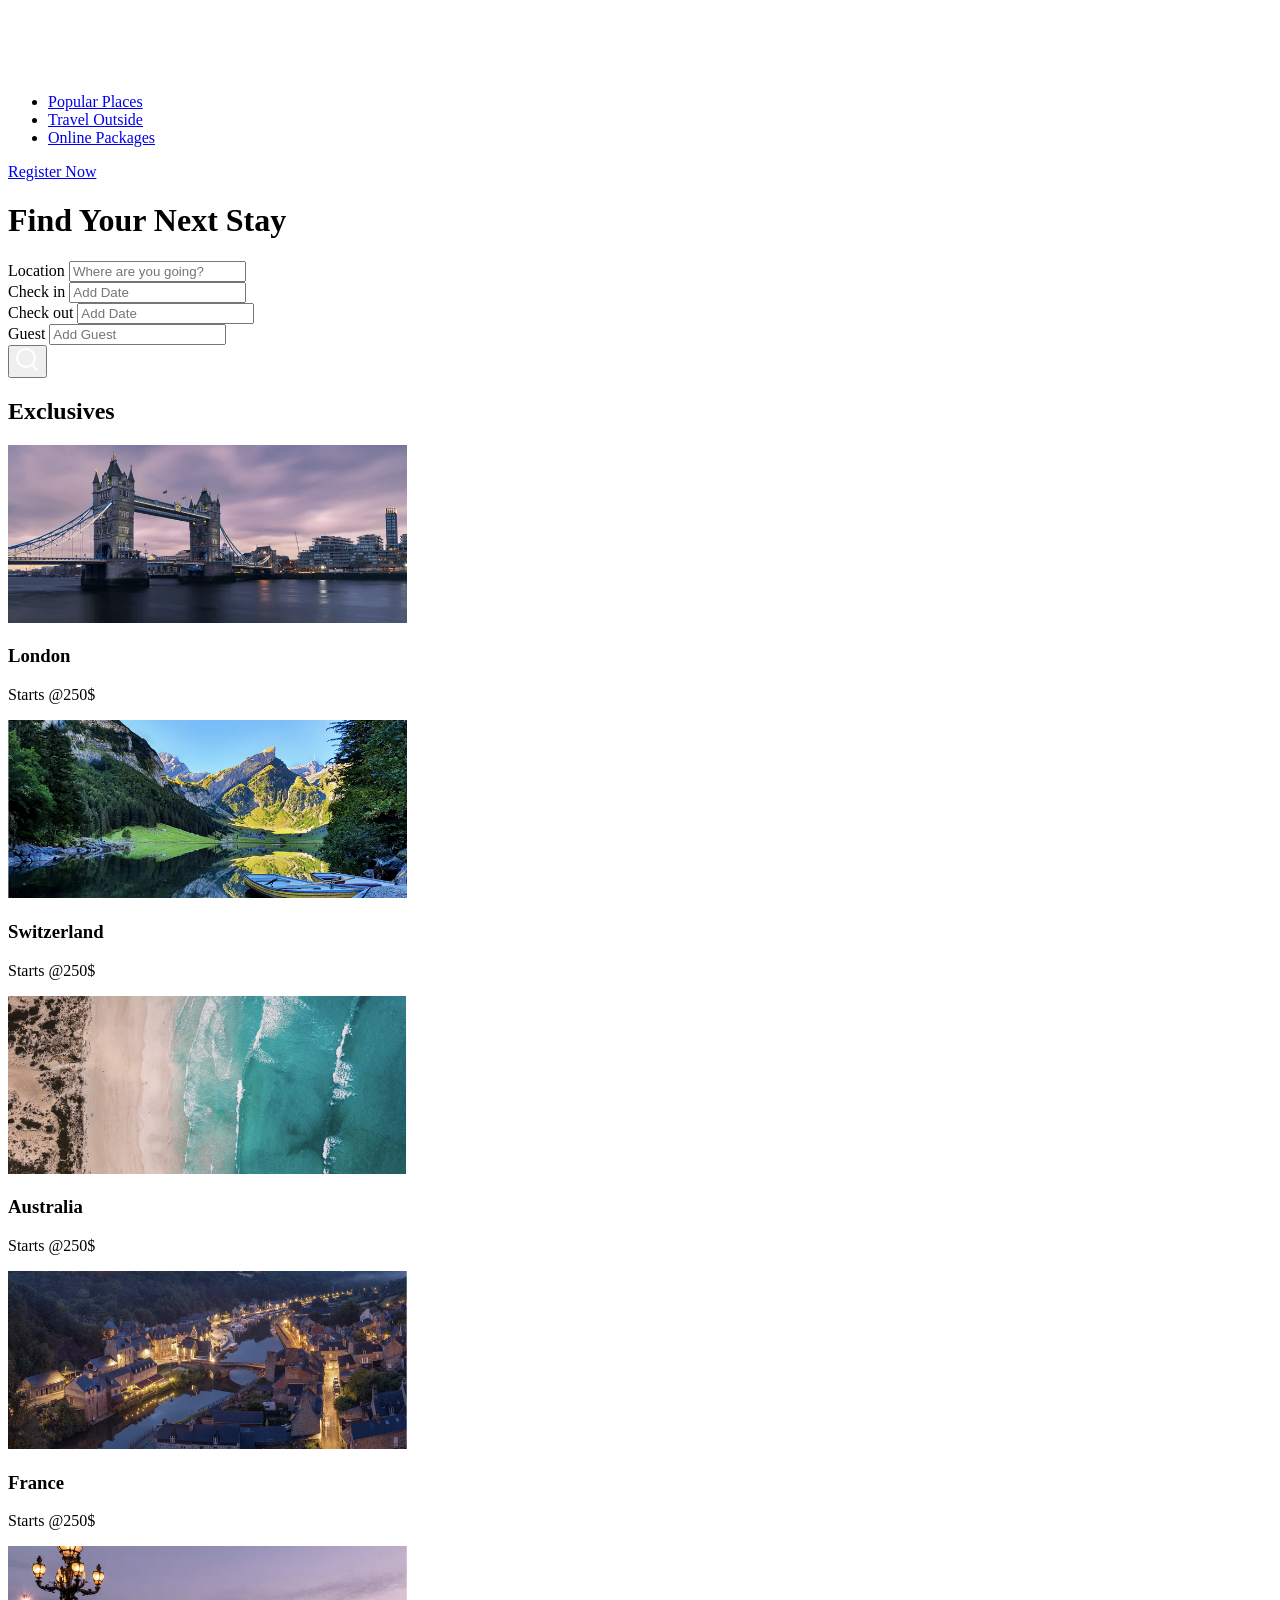
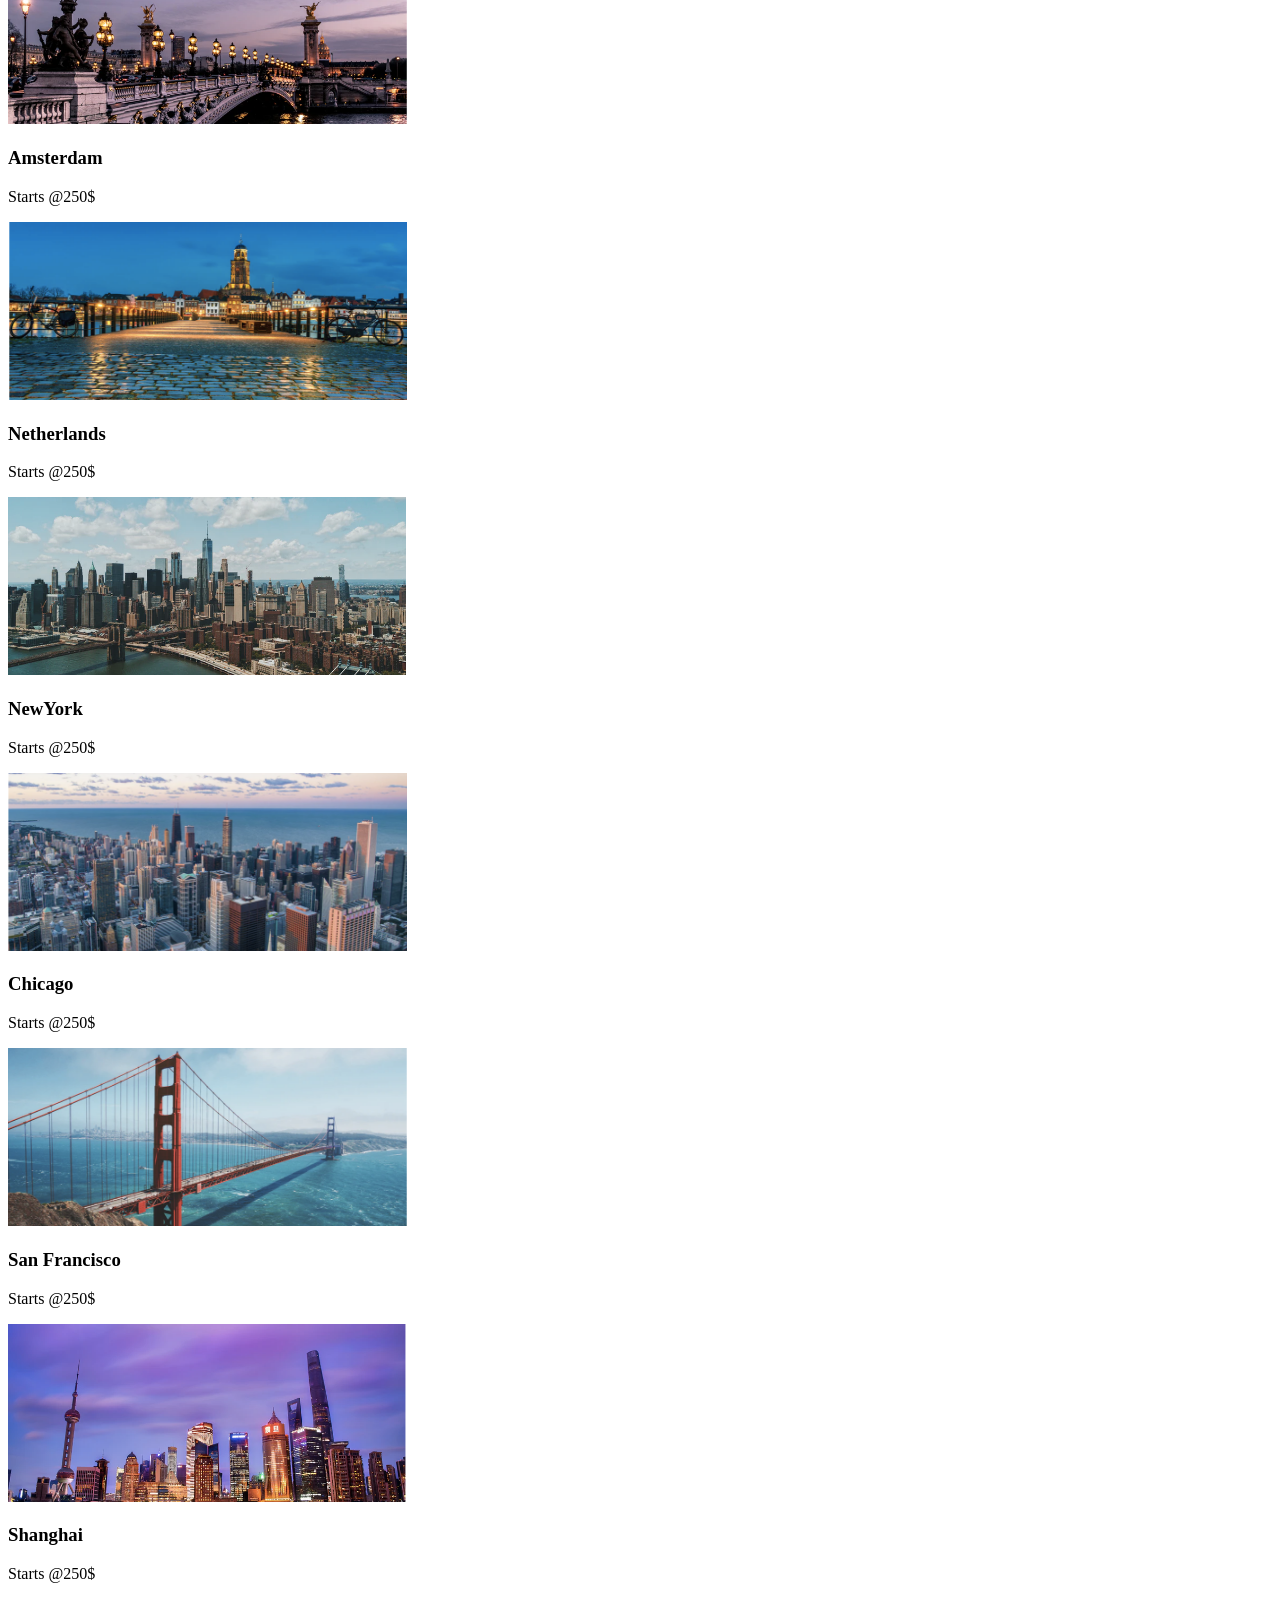
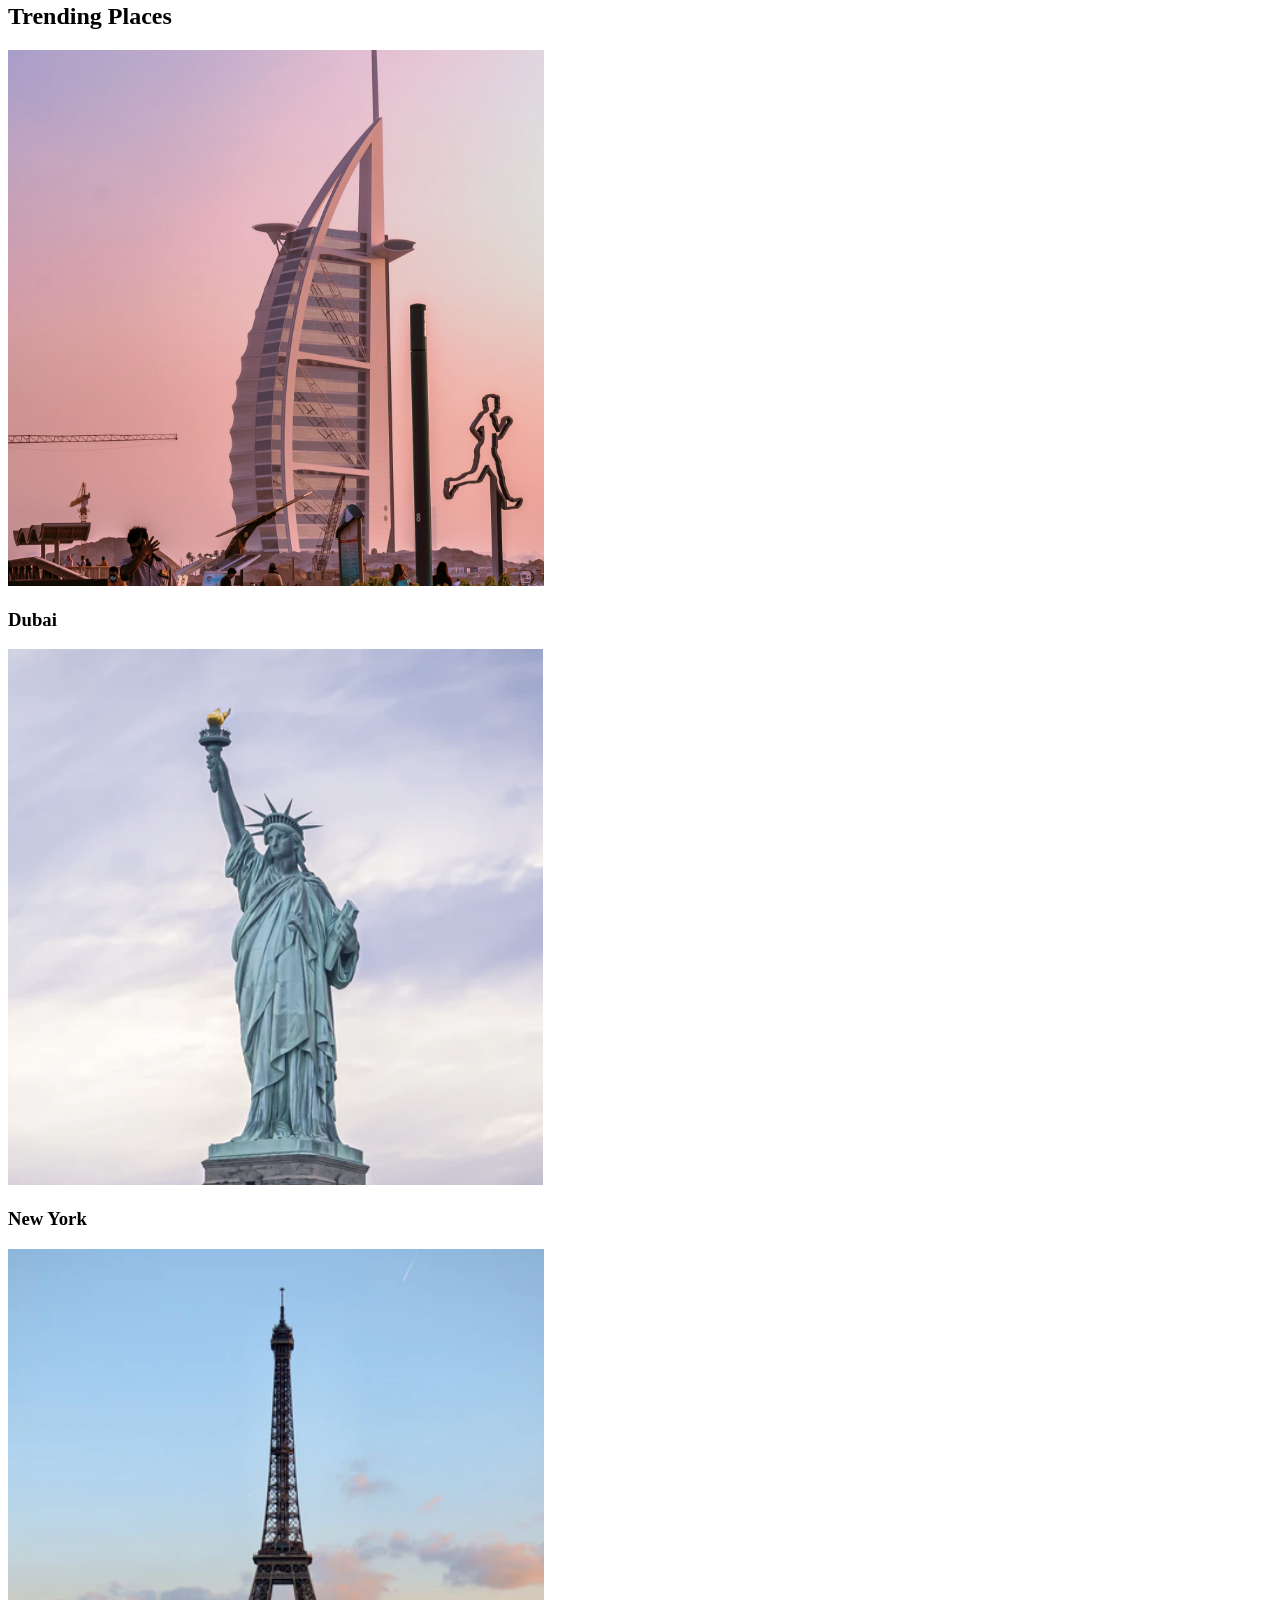
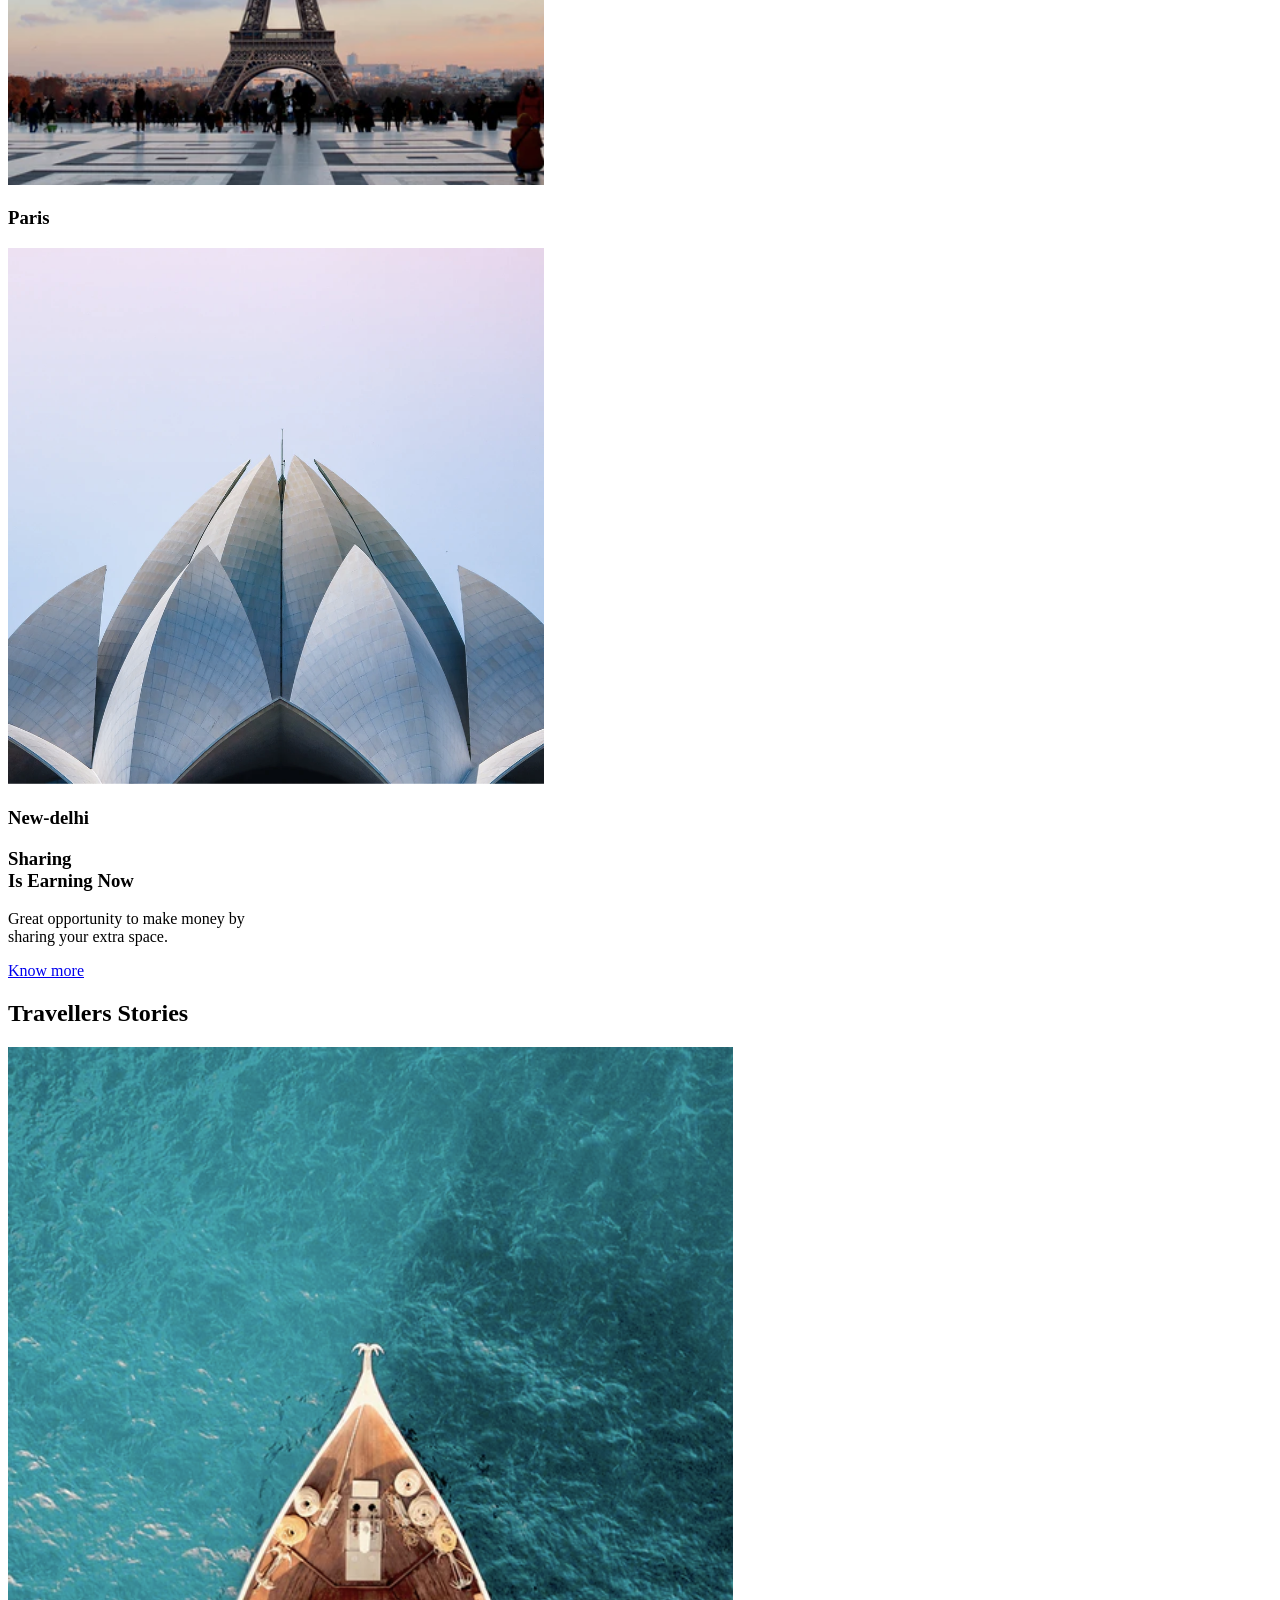
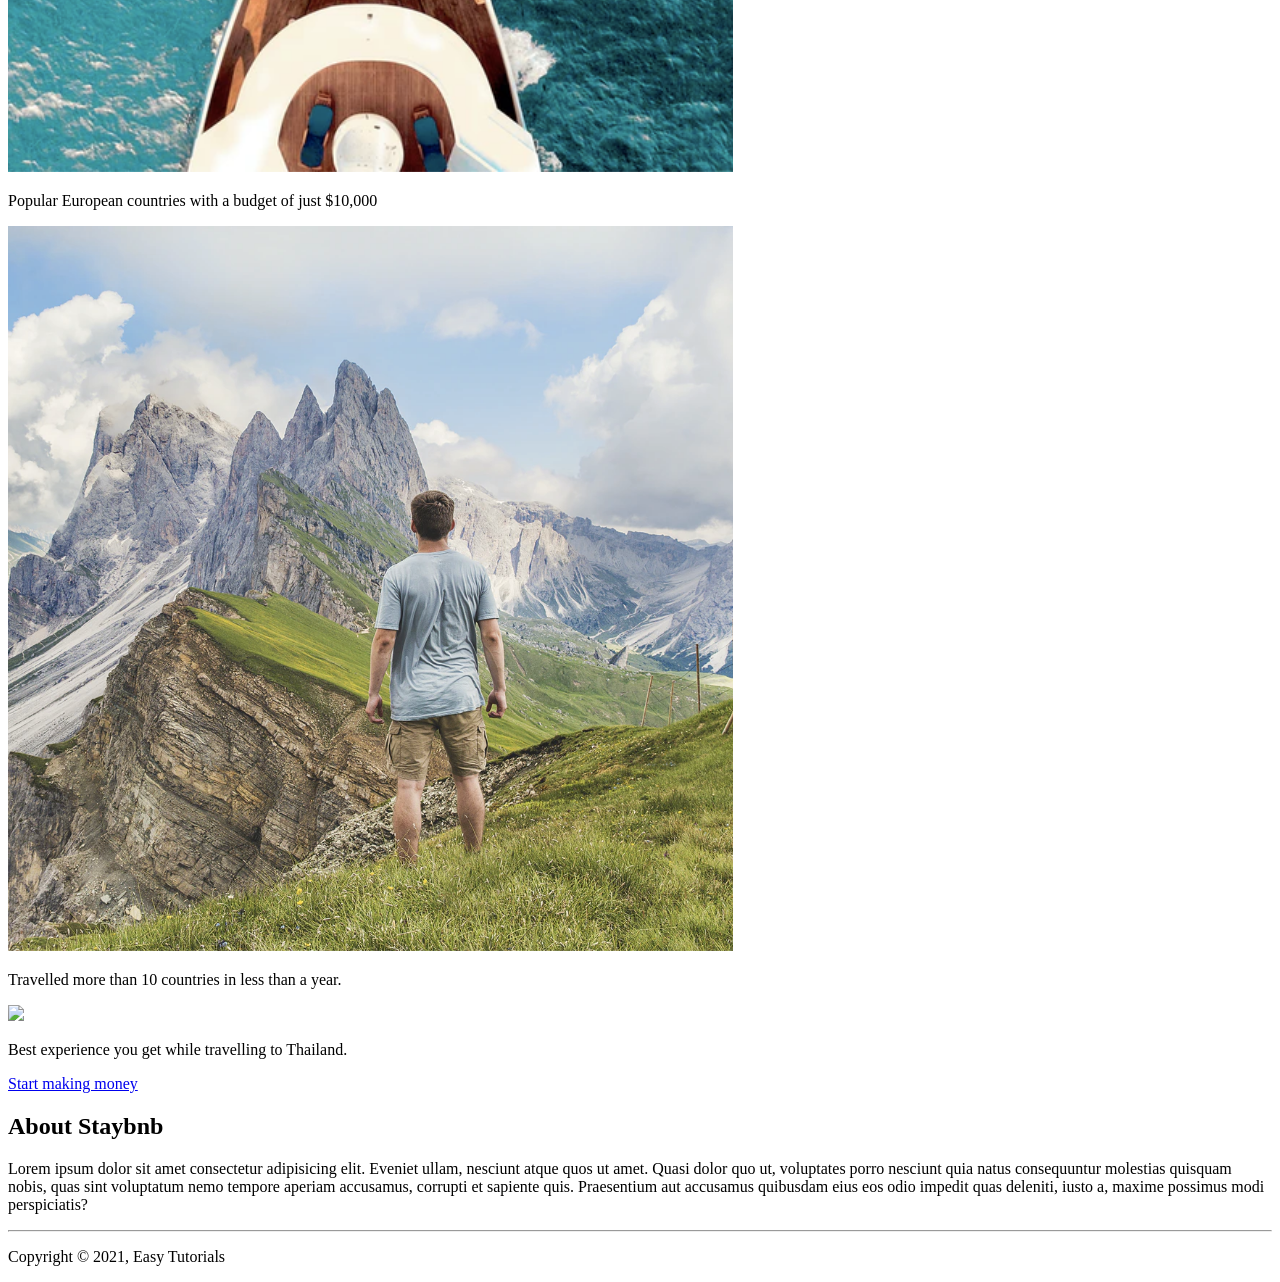
==== index.html @ 0e98af4d "the home page of the website" ====
<!DOCTYPE html>
<html lang="en">
<head>
    <meta charset="UTF-8">
    <meta name="viewport" content="width=device-width, initial-scale=1.0">
    <title>Staybnb </title>
    <link rel="stylesheet" href="style.css">
    <script src="https://kit.fontawesome.com/9293e2495c.js" crossorigin="anonymous"></script>
</head>

<body>

    <div class="header">
        <nav id="navBar">
            <img src="images/logo.png" class="logo">
            <ul class="nav-links">
                <li><a href="#" class="active">Popular Places</a></li>
                <li><a href="#">Travel Outside</a></li>
                <li><a href="listing.html">Online Packages</a></li>
            </ul>
            <a href="#" class="register-btn">Register Now</a>
           <i class="fa-solid fa-bars" onclick="togglebtn()"></i>
        </nav>
        <div class="container">
            <h1>Find Your Next Stay</h1>
            <div class="search-bar">
                <form>
                    <div class="location-input">
                        <label>Location</label>
                        <input type="text" placeholder="Where are you going?">
                    </div>
                    <div>
                        <label>Check in</label>
                        <input type="text" placeholder="Add Date">
                    </div>
                    <div>
                        <label>Check out</label>
                        <input type="text" placeholder="Add Date">
                    </div>
                    <div>
                        <label>Guest</label>
                        <input type="text" placeholder="Add Guest">
                    </div>
                    <button type="submit"><img src="images/search.png" ></button>
                </form>
            </div>
         </div>     
    </div>

    <div class="container">
        <h2 class="sub-title">Exclusives</h2>
        <div class="exclusives">
            <div>
                <img src="images/image-1.png" >
                <span>
                    <h3>London</h3>
                    <p>Starts @250$</p>
                </span>
            </div>
            <div>
                <img src="images/image-2.png" >
                <span>
                    <h3>Switzerland</h3>
                    <p>Starts @250$</p>
                </span>
            </div>
            <div>
                <img src="images/image-3.png" >
                <span>
                    <h3>Australia</h3>
                    <p>Starts @250$</p>
                </span>
            </div>
            <div>
                <img src="images/image-4.png" >
                <span>
                    <h3>France</h3>
                    <p>Starts @250$</p>
                </span>
            </div>
            <div>
                <img src="images/image-5.png" >
                <span>
                    <h3>Amsterdam</h3>
                    <p>Starts @250$</p>
                </span>
            </div>
            <div>
                <img src="images/image-6.png" >
                <span>
                    <h3>Netherlands</h3>
                    <p>Starts @250$</p>
                </span>
            </div>
            <div>
                <img src="images/image-7.png" >
                <span>
                    <h3>NewYork</h3>
                    <p>Starts @250$</p>
                </span>
            </div>
            <div>
                <img src="images/image-8.png" >
                <span>
                    <h3>Chicago</h3>
                    <p>Starts @250$</p>
                </span>
            </div>
            <div>
                <img src="images/image-9.png" >
                <span>
                    <h3>San Francisco</h3>
                    <p>Starts @250$</p>
                </span>
            </div>
            <div>
                <img src="images/image-10.png" >
                <span>
                    <h3>Shanghai</h3>
                    <p>Starts @250$</p>
                </span>
            </div>
        </div>


        <h2 class="sub-title">Trending Places</h2>
        <div class="trending">
            <div>
                <img src="images/dubai.png" >
                <h3>Dubai</h3>
            </div>
            <div>
                <img src="images/new-york.png" >
                <h3>New York</h3>
            </div>
            <div>
                <img src="images/paris.png" >
                <h3>Paris</h3>
            </div>
            <div>
                <img src="images/new-delhi.png" >
                <h3>New-delhi</h3>
            </div>
        </div>


        <div class="cta">
            <h3>Sharing <br>Is Earning Now</h3>
            <p>Great opportunity to make money by <br> sharing your extra space.</p>
            <a href="#" class="cta-btn">Know more</a>
        </div>

        <h2 class="sub-title">Travellers Stories</h2>
        <div class="stories">
            <div>
                <img src="images/story-1.png" >
                <p>Popular European countries with a budget of just $10,000</p>
            </div>
            <div>
                <img src="images/story-2.png" >
                <p>Travelled more than 10 countries in less than a year.</p>
            </div>
            <div>
                <img src="images/story-3.png" >
                <p>Best experience you get while travelling to Thailand.</p>
            </div>
        </div>
        <a href="#" class="start-btn">Start making money</a>


        <div class="about-msg">
            <h2>About Staybnb</h2>
            <p>
                Lorem ipsum dolor sit amet consectetur adipisicing elit. Eveniet ullam, nesciunt atque quos ut amet. Quasi dolor quo ut, voluptates porro nesciunt quia natus consequuntur molestias quisquam nobis, quas sint voluptatum nemo tempore aperiam accusamus, corrupti et sapiente quis. Praesentium aut accusamus quibusdam eius eos odio impedit quas deleniti, iusto a, maxime possimus modi perspiciatis?
            </p>
        </div>


        <div class="footer">
            <a href="https://google.com/"><i class="fa-brands fa-google"></i></a>
            <a href="https://youtube.com/"><i class="fa-brands fa-youtube"></i></a>
            <a href="https://facebook.com/"><i class="fa-brands fa-square-facebook"></i></a>
            <a href="https://linkedin.com/"><i class="fa-brands fa-square-linkedin"></i></a>
            <a href="https://instagram.com/"><i class="fa-brands fa-square-instagram"></i></a>
            <hr>
            <p>Copyright &copy 2021, Easy Tutorials</p>

        </div>
        

    </div>

    <script>
        var navBar = document.getElementById("navBar");

        function togglebtn(){
            navBar.classList.toggle("hidemenu")
        }
    </script>
</body>
</html>
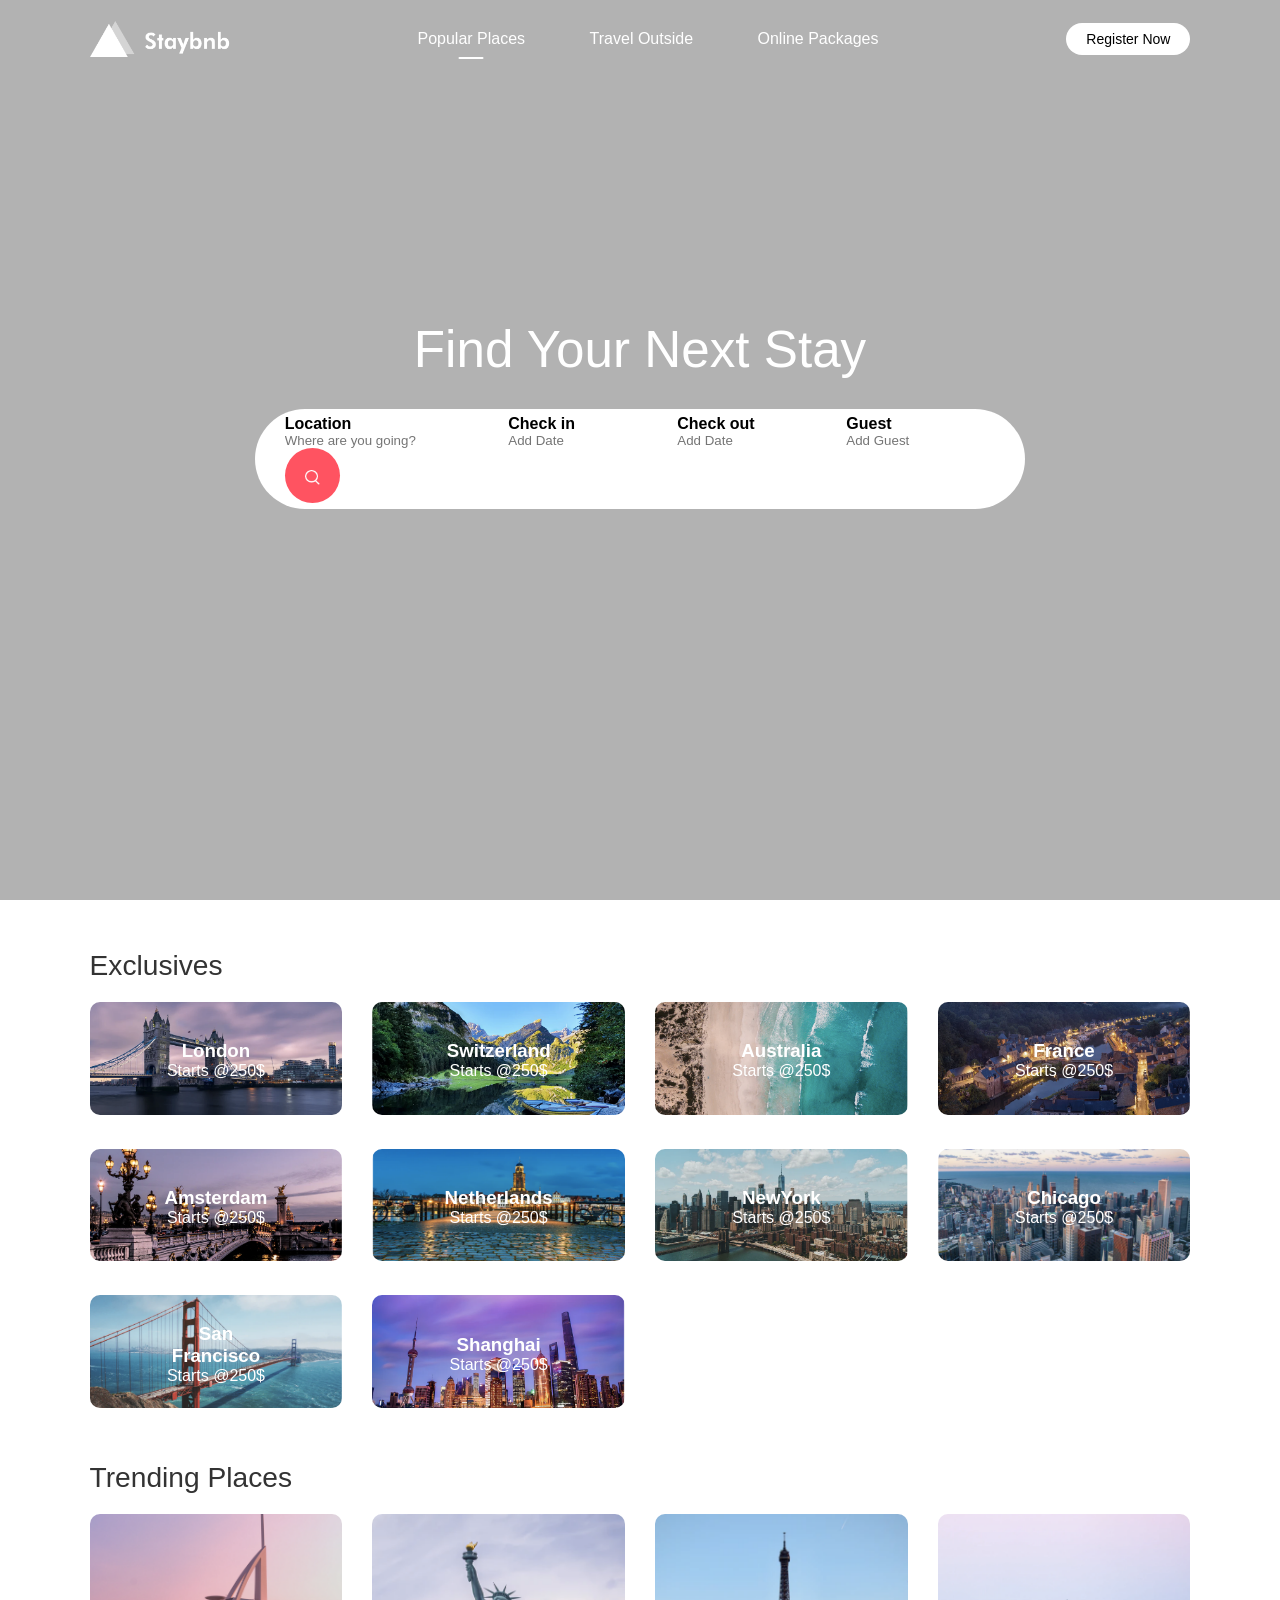
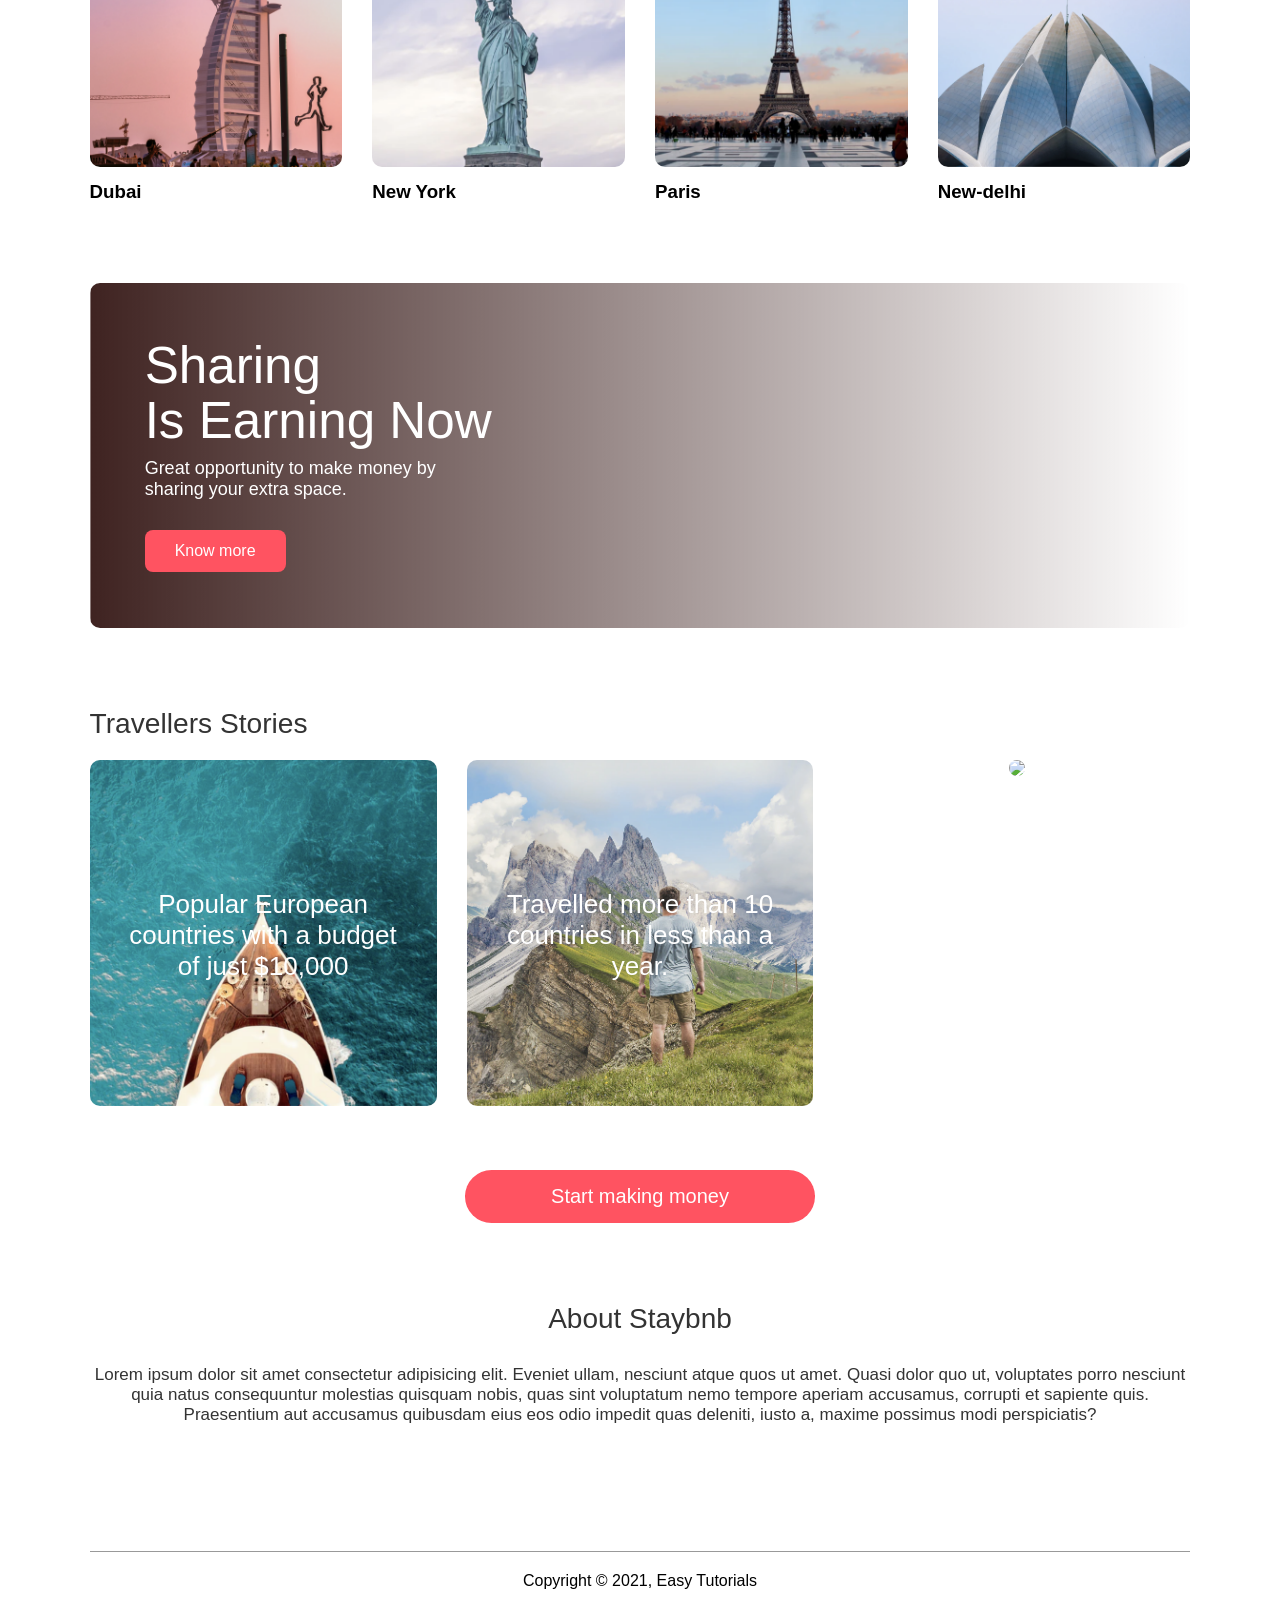
==== commit 37b5d5b2: "Update index.html" ====
--- a/index.html
+++ b/index.html
@@ -4,7 +4,7 @@
     <meta charset="UTF-8">
     <meta name="viewport" content="width=device-width, initial-scale=1.0">
     <title>Staybnb </title>
-    <link rel="stylesheet" href="style.css">
+    <link rel="stylesheet" href="css/style.css">
     <script src="https://kit.fontawesome.com/9293e2495c.js" crossorigin="anonymous"></script>
 </head>
 
@@ -198,4 +198,4 @@
         }
     </script>
 </body>
-</html>+</html>
--- a/css/style.css
+++ b/css/style.css
@@ -0,0 +1,817 @@
+*{
+    margin: 0;
+    padding: 0;
+    box-sizing: border-box;
+    font-family: 'poppins', sans-serif;
+}
+
+.header{
+    min-height: 100vh;
+    width: 100%;
+    background-image: linear-gradient(rgba(0, 0, 0, 0.3), rgba(0, 0, 0, 0.3)), url(images/banner.png);
+    background-size: cover;
+    background-position: center;
+}
+
+nav{
+    display: flex;
+    justify-content: space-between;
+    align-items: center;
+    padding: 20px 7%;
+}
+
+.logo{
+    width: 140px;
+    cursor: pointer;
+}
+
+.nav-links li{
+    list-style: none;
+    display: inline-block;
+    margin: 10px 30px;
+}
+
+.nav-links li a{
+    text-decoration: none;
+    color: #fff;
+}
+
+.register-btn{
+    background: #fff;
+    color: #000;
+    padding: 8px 20px;
+    border-radius: 20px;
+    text-decoration: none;
+    font-size: 14px;
+}
+
+.container{
+    padding: 0 7%;
+}
+
+.header h1{
+    font-size: 4vw;
+    font-weight: 500;
+    color: #fff;
+    text-align: center;
+    padding-top: 22%;
+}
+
+.search-bar{
+    background: #fff;
+    width: 70%;
+    margin: 30px auto;
+    padding: 6px 10px 6px 30px;
+    border-radius: 50px;
+}
+
+.search-bar form{
+    display: flex;
+    align-items: center;
+    flex-wrap: wrap;
+}
+
+.search-bar form input{
+    display: block;
+    border: none;
+    outline: none;
+    background: transparent;
+}
+
+.search-bar form button{
+    background: #ff5361;
+    width: 55px;
+    height: 55px;
+    border-radius: 50px;
+    border: 0;
+    outline: none;
+    cursor: pointer;
+}
+
+.search-bar form button img{
+    width: 15px;
+    margin-top: 7px;
+}
+
+.location-input{
+    flex: 1;
+
+}
+
+.search-bar form label{
+    font-weight: 600;
+}
+
+
+/* -------------Exclusives------------- */
+
+.sub-title{
+    margin: 50px 0 20px;
+    font-size: 2.2vw;
+    font-weight: 500;
+    color: #333;
+}
+
+.exclusives{
+    display: grid;
+    grid-template-columns: repeat(auto-fit, minmax(200px, 1fr));
+    grid-gap: 30px ;
+}
+
+.exclusives div img{
+    width: 100%;
+    border-radius: 10px;
+}
+
+.exclusives div{
+    position: relative;
+}
+
+.exclusives div span{
+    position: absolute;
+    top: 50%;
+    left: 50%;
+    transform: translate(-50%, -50%);
+    text-align: center;
+    color: #fff;
+}
+
+
+/* -----------------Trending Places----------------- */
+
+.trending{
+    display: grid;
+    grid-template-columns: repeat(auto-fit, minmax(200px, 1fr));
+    grid-gap: 30px ; 
+    margin-bottom: 30px;
+}
+
+.trending div img{
+    width: 100%;
+    border-radius: 10px;
+}
+
+.trending h3{
+    font-weight: 600;
+    margin-top: 10px;
+}
+
+/* -----------Call to action (cta) ------------ */
+
+.cta{
+    margin: 80px 0;
+    background-image: linear-gradient(to right, #3f2321, transparent),url(images/banner-2.png);
+    background-size: cover;
+    background-position: cover;
+    background-position: center;
+    border-radius: 10px;
+    padding: 5%;
+    color: #fff;
+}
+
+.cta h3{
+    font-size: 4vw;
+    line-height: 4.3vw;
+    font-weight: 500;
+}
+
+.cta p{
+    font-size: 18px;
+    margin: 10px 0;
+}
+
+.cta-btn{
+    background: #ff5361;
+    color: #fff;
+    text-decoration: none;
+    padding: 12px 30px;
+    border-radius: 8px;
+    margin-top: 20px;
+    display: inline-block;
+}
+
+/* -----------------Travellers Stories----------------- */
+
+.stories{
+    display: grid;
+    grid-template-columns: repeat(auto-fit, minmax(200px, 1fr));
+    grid-gap: 30px ; 
+}
+
+.stories div img{
+    width: 100%;
+    border-radius: 10px;
+}
+
+.stories div{
+    position: relative;
+    text-align: center;
+}
+
+.stories div p{
+    position: absolute;
+    width: 80%;
+    top: 50%;
+    left: 50%;
+    transform: translate(-50%,-50%);
+    color: #fff;
+    font-size: 26px;
+}
+
+.start-btn{
+    text-decoration: none;
+    background: #ff5361;
+    color: #fff;
+    width: 80%;
+    max-width: 350px;
+    display: block;
+    text-align: center;
+    margin: 60px auto;
+    padding: 15px;
+    border-radius: 30px;
+    font-size: 20px;
+}
+
+/* -----------About-msg---------- */
+
+.about-msg{
+    text-align: center;
+    margin: 80px 0;
+    color: #333;
+    font-size: 17px;
+}
+
+.about-msg h2{
+    font-size: 28px;
+    margin-bottom: 30px;
+    font-weight: 500;
+}
+
+/* ---------------footer-------------- */
+
+.footer{
+    margin: 80px 0 10px;
+    text-align: center;
+}
+
+.footer a{
+    text-decoration: none;
+    color: #999;
+    font-size: 22px;
+    margin: 0 10px;
+}
+
+.footer hr{
+    background: #999;
+    height: 1px;
+    width: 100%;
+    border: 0;
+    margin: 20px 0;
+}
+
+.footer p{
+    padding-bottom: 15px;
+}
+
+.active{
+    position: relative;
+}
+
+.active::after{
+    content: '';
+    background: #fff;
+    width: 25px;
+    height: 2px;
+    position: absolute;
+    left: 50%;
+    transform: translateX(-50%);
+    bottom: -12px;
+    border-radius: 2px;
+}
+
+nav .fa-bars{
+    display: none;
+}
+
+/* ----------for small screen devices (media query)------------ */
+
+@media only screen and (max-width: 700px){
+
+    .logo{
+        position: fixed;
+        top: 4%;
+        left: 7%;
+    }
+    nav{
+        position: fixed;
+        top: 0;
+        z-index: 100;
+        display: inline-block;
+        width: 100%;
+        padding: 100px 7% 0;
+        background: #000;
+        text-align: right;
+        max-height: 100px;
+        overflow: hidden;
+        transition: max-height 0.5s;
+    }
+
+    nav .nav-links li{
+        margin: 10px 0;
+        display: block;     
+    }
+    .register-btn{
+        margin: 15px 0 30px;
+        display: inline-block;
+    }
+    nav .fa-bars{
+        display: block;
+        position: fixed;
+        top: 4%;
+        right: 7%;
+        color: #fff;
+        font-size: 28px;
+    }
+    .active::after{
+    left: -40%;
+    transform: translate(0, 50%);
+    bottom: 50%px;
+    }
+    .hidemenu{
+        max-height: 300px;
+    }
+
+    .header h1{
+        padding-top: 200px;
+        font-size: 7vw;
+    }
+    .search-bar{
+        width: 90%;
+        margin: 30px auto;
+        padding: 20px 10px 30px;
+        border-radius: 10px;
+        position: relative;
+    }
+    .search-bar form{
+        display: block;
+    }
+    .search-bar form input{
+        border-bottom: 1px solid #ddd;
+        width: 100%;
+        margin-bottom: 20px;
+        margin-top: 10px;
+        padding-bottom: 10px;
+    }
+    .search-bar form button{
+        position: absolute;
+        bottom: 0;
+        left: 50%;
+        transform: translate(-50%, 50%);
+    }
+    .sub-title{
+        font-size: 6vw;
+    }
+    .cta{
+        padding: 15% 5%;
+    }
+    .cta h3{
+        font-size: 7vw;
+        line-height: 8vw;
+    }
+    .cta p{
+        font-size: 14px;
+    }
+    .cta-btn{
+        padding: 6px 15px;
+        border-radius: 4px;
+        margin-top: 10px;
+        font-size: 14px;
+    }
+    .stories p{
+        font-size:22px;
+    }
+    .about-msg{
+        font-size: 15px;
+    }
+
+}
+
+
+
+
+
+/* ------------------listing.html page---------------------- */
+
+.navbar-white{
+    background: #fff;
+    box-shadow: 0 5px 10px rgba(0,0,0,0.05);
+}
+
+.navbar-white .nav-links li a{
+    color: #000;
+}
+
+.navbar-white .register-btn{
+    background: #ff5361;
+    color: #fff;
+}
+
+nav.navbar-white .fa-bars{
+    color: #000;
+}
+
+.navbar-white .active::after{
+    background: #ff5361;
+}
+
+.list-container {
+    margin-top: 50px;
+    /* margin-left: 50px;
+    margin-right: 50px; */
+    display: flex;
+    flex-wrap: wrap;
+    justify-content: space-between;
+}
+.left-col{
+    flex-basis: 68%;
+}
+.right-col{
+    flex-basis: 26%;
+}
+
+.left-col h1{
+    color: #333;
+    font-weight: 600;
+    margin-bottom: 30px;
+}
+.left-col p{
+    margin-bottom: 12px;
+}
+.house{
+    display: flex;
+    justify-content: space-between;
+    flex-wrap: wrap;
+    padding: 30px 0;
+    border-top: 1px solid #ccc;
+}
+
+.house-img{
+    flex-basis: 40%;
+}
+.house-info{
+    flex-basis: 58%;
+    color: #555;
+}
+.house-info-link{
+    text-decoration: none;
+    color: #333;
+}
+.house-img img{
+    width: 100%;
+    border-radius: 12px;
+}
+.house-info  h3{
+    font-weight: 600;
+    color: #333;
+    font-size: 22px;
+    margin: 4px 0;
+}
+.house-info svg{
+    color: #ff5361;
+    font-size: 18px;
+    margin: 10px 1px;
+}
+
+.house-price{
+    text-align: right;
+}
+.house-price h4{
+    font-size: 20px;
+}
+.house-price h4 span{
+    font-size: 16px;
+    font-weight: 520;
+}
+
+.sidebar{
+    border: 1px solid#999;
+    padding: 20px 30px;
+    margin-top: 30px;
+}
+.sidebar h2{
+    font-weight: 500;
+}
+.sidebar h3{
+    font-weight: 500;
+    margin: 20px 0 10px;
+}
+
+.filter{
+    display: flex;
+    align-items: center;
+    color: #555;
+    margin-bottom: 10px;
+}
+.filter p{
+    flex: 1;
+}
+.filter input{
+    margin-right: 15px;
+    cursor: pointer;
+}
+.sidebar-link{
+    text-align: right;
+    margin: 20px 0;
+}
+.sidebar-link a{
+    text-decoration: none;
+}
+
+.pagination{
+    display: flex;
+    align-items: center;
+    justify-content: center;
+    margin: 40px 0;
+}
+.pagination img{
+    width: 15px;
+    margin: 10px 20px;
+}
+.right-arrow{
+    transform: rotate(180deg);
+}
+.pagination span{
+    margin: 10px 8px;
+    width: 40px;
+    height: 40px;
+    line-height: 40px;
+    text-align: center;
+    border-radius: 50%;
+    cursor: pointer;
+    color: #333;
+}
+
+.pagination .current{
+    background: #555;
+    color: #fff;
+}
+
+
+/* --------------small screen for listing page (media query)--------------- */
+
+@media only screen and (max-width: 700px){
+    .list-container{
+        margin-top: 150px;
+    }
+    .left-col, .right-col, .house-img, .house-info{
+        flex-basis: 100%;
+    }
+    .left-col h1{
+        font-size: 22px;
+    }
+    .house-info h3{
+        font-size: 18px;
+    }
+
+    .house-info svg{
+    font-size: 16x;
+    }
+    .pagination span{
+        margin: 10px 2px;
+        width: 30px;
+        height: 30px;
+        line-height: 30px;
+        font-size: 12x;
+    }
+
+}
+
+
+
+
+
+
+/* --------------House-Detail Page---------------------- */
+
+.house-details{
+    padding: 0 12%;
+}
+.house-title{
+    margin-top: 50px;
+}
+.house-title h1{
+    font-weight: 600;
+}
+.house-title .row{
+    display: flex;
+    flex-wrap: wrap;
+    align-items: center;
+    margin: 10px 0;
+}
+.house-title span{
+    margin: 0 20px;
+}
+.house-title svg{
+    color: #ff5361;
+    font-size: 14px;
+}
+
+.gallery{
+    display: grid;
+    grid-gap: 10px;
+    grid-template-areas: 'first first . .' 'first first . .';
+    margin: 20px 0;
+}
+.gallery img{
+    width: 100%;
+    display: block;
+    border-radius: 10px;
+}
+.gallery-img-1{
+    grid-area: first;
+}
+
+.small-details h2{
+    font-weight: 500;
+}
+.small-details h4{
+    text-align: right;
+    font-size: 22px;
+}
+
+.line{
+    border: 0;
+    height: 1px;
+    background: #ccc;
+    width: 100%;
+    margin: 20px 0 50px;
+}
+
+.check-form{
+    margin: 30px 0;
+    background: #fff;
+    box-shadow: 0 0 30px rgba(0, 0, 0, 0.2);
+    border-radius: 10px;
+    display: flex;
+    flex-wrap: wrap;
+    /* flex-direction: row; */
+    align-items: center;
+    padding: 10px 50px;
+}
+.check-form label{
+    display: block;
+}
+.check-form div{
+    padding: 20px;
+}
+.check-form input{
+    background: transparent;
+    border: 0;
+    outline: none;
+}
+.check-form button{
+    background: #ff5361;
+    border: 0;
+    outline: none;
+    color: #fff;
+    padding: 18px;
+    width: 290px;
+    border-radius: 8px;
+    font-size: 16px;
+}
+.guest-field{
+    flex: 1;
+}
+
+.details-list{
+    list-style: none;
+    margin: 50px 0;
+}
+.details-list li{
+    margin-left: 50px;
+    font-size: 20px;
+    font-weight:500;
+    margin-bottom: 20px;
+    color: #555;
+    position: relative;
+}
+.details-list li span{
+    display: block;
+    font-weight: 400;
+    font-size: 16px;
+    margin-top: 8px;
+}
+
+.details-list li svg{
+    position: absolute;
+    top: 5px;
+    left: -40px;
+}
+
+.home-desc{
+    max-width: 700px;
+    margin-bottom: 50px;
+}
+
+.map{
+    margin: 50px 0;
+}
+.map iframe{
+    width: 100%;
+    margin-bottom: 30px;
+}
+.map h3{
+    font-size: 26px;
+    font-weight: 500;
+    margin-bottom: 30px;
+}
+.map b{
+    display: block;
+    margin-bottom: 16px;
+}
+
+.host{
+    display: flex;
+    align-items: center;
+}
+.host img{
+    width: 80px;
+    border-radius: 50%;
+    margin-right: 30px;
+}
+.host h2{
+    margin-bottom: 10px;
+    font-weight: 500;
+}
+.host svg{
+    color: #ff5361;
+}
+
+.contact-host{
+    display: inline-block;
+    margin: 40px 0 40px 120px;
+    text-decoration: none;
+    color: #555;
+    padding: 15px 50px;
+    border: 1px solid #ff5361;
+    border-radius: 8px;
+}
+
+
+
+/* ----------media query for the house details page-------------- */
+
+@media only screen and (max-width: 700px){
+    .house-details{
+        margin-top: 150px;
+    }
+    .row p{
+        margin-top: 10px;
+    }
+    .gallery{
+        grid-template-areas: 'first first ' '. .' '. .';
+    }
+    .small-details he{
+        font-size: 20px;
+        margin-top: 24px;
+    }
+    .small-details h4{
+        text-align: left;
+        margin: 10px 0;
+        font-size: 18px;
+    }
+    .check-form{
+        padding: 10px 30px;
+    }
+    .check-form div{
+        padding: 20px 0;
+        width: 100%;
+    }
+    .check-form label{
+        margin-bottom: 10px;
+    }
+    .check-form input{
+        border-bottom: 1px solid #ccc;
+        width: 100%;
+        padding-bottom: 5px;
+    }
+    .check-form button{
+        font-size: 14px;
+        margin-top: 10px;
+        margin-bottom: 15px;
+        border-radius: 4px;
+    }
+    .host{
+        display: block;
+        line-height: 28px;
+    }
+
+    .contact-host{
+        margin: 40px 0;
+    }
+}
+
+
+
+
+
